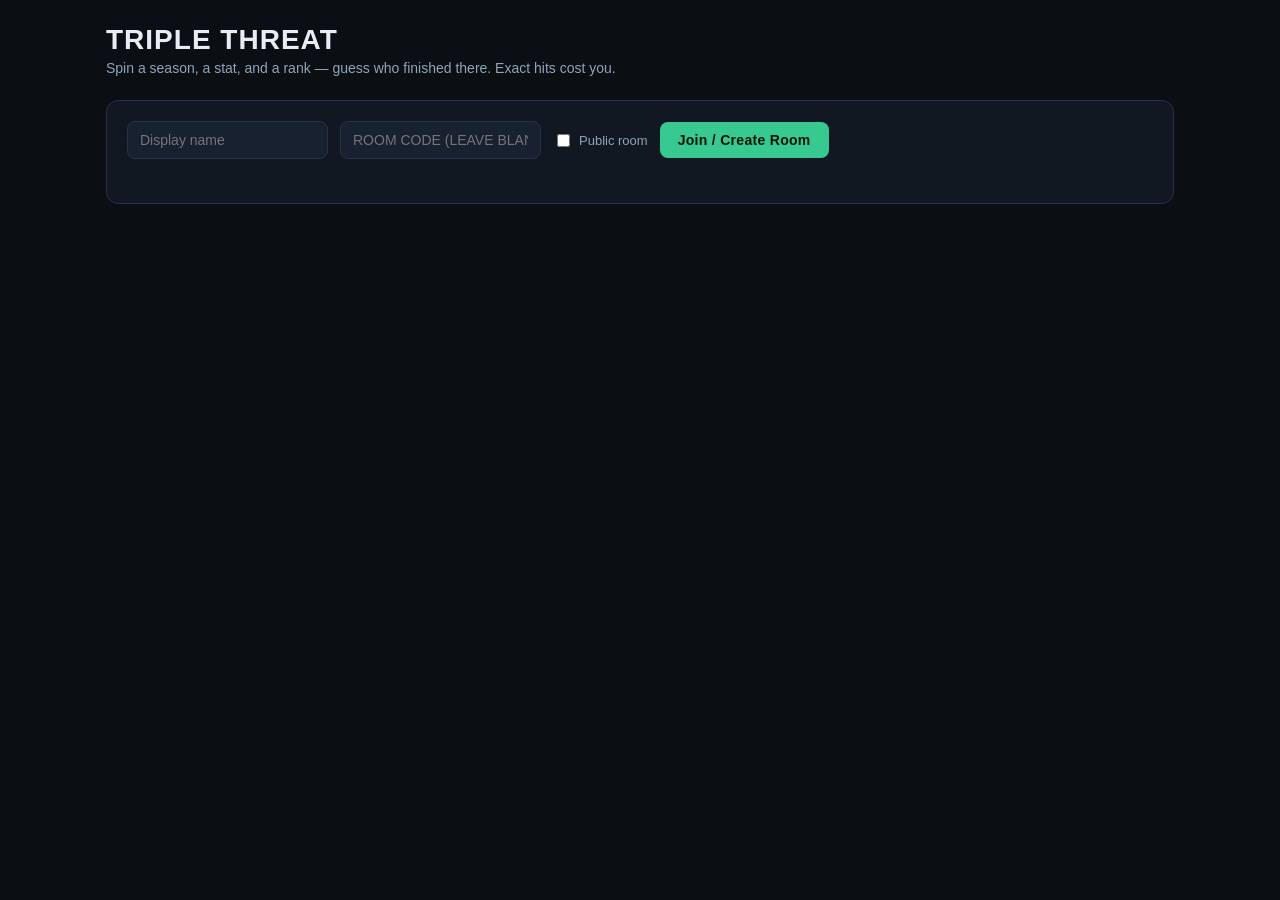
==== server/static/triple-threat.html @ dcf67087 "Add Triple Threat frontend (wheel UI built from scratch)" ====
<!DOCTYPE html>
<html lang="en">
<head>
<meta charset="UTF-8">
<meta name="viewport" content="width=device-width, initial-scale=1.0">
<title>Triple Threat</title>
<style>
  :root{
    --bg:#0b0f14; --panel:#121822; --panel2:#182130; --border:#26324a;
    --text:#e8edf5; --muted:#8ea5ba; --accent:#37c98f; --accent2:#6fe3ff;
    --warn:#ff9f4d; --bad:#ff5d5d; --gold:#ffcc56;
  }
  *{box-sizing:border-box;}
  body{
    margin:0; background:var(--bg); color:var(--text);
    font-family:'Segoe UI',Arial,sans-serif; min-height:100vh;
  }
  .wrap{max-width:1100px; margin:0 auto; padding:24px 16px 60px;}
  h1{font-size:28px; letter-spacing:1px; margin:0 0 4px;}
  .subtitle{color:var(--muted); margin:0 0 24px; font-size:14px;}

  .panel{background:var(--panel); border:1px solid var(--border); border-radius:12px; padding:20px; margin-bottom:20px;}
  .row{display:flex; gap:12px; flex-wrap:wrap; align-items:center;}
  input[type=text]{
    background:var(--panel2); border:1px solid var(--border); color:var(--text);
    padding:10px 12px; border-radius:8px; font-size:14px; min-width:180px;
  }
  label.chk{display:flex; align-items:center; gap:6px; font-size:13px; color:var(--muted);}
  button{
    background:var(--accent); color:#04140d; border:none; padding:10px 18px;
    border-radius:8px; font-weight:700; cursor:pointer; font-size:14px; letter-spacing:0.3px;
  }
  button.secondary{background:var(--panel2); color:var(--text); border:1px solid var(--border);}
  button:disabled{opacity:0.4; cursor:not-allowed;}
  .error{color:var(--bad); font-size:13px; margin-top:8px; min-height:16px;}

  .hidden{display:none !important;}

  /* Wheel row */
  .wheels{display:flex; gap:24px; justify-content:center; flex-wrap:wrap; margin:20px 0 10px;}
  .wheel-box{text-align:center;}
  .wheel-label{color:var(--muted); font-size:12px; letter-spacing:1.5px; text-transform:uppercase; margin-bottom:8px;}
  .wheel{
    width:150px; height:150px; border-radius:50%;
    border:4px solid var(--border); position:relative; overflow:hidden;
    background:conic-gradient(var(--panel2) 0deg 30deg, var(--panel) 30deg 60deg);
    box-shadow:0 0 0 6px #0006 inset;
  }
  .wheel-face{
    width:100%; height:100%; display:flex; align-items:center; justify-content:center;
    font-size:26px; font-weight:800; color:var(--accent2);
    transition:transform 2.4s cubic-bezier(.12,.86,.13,1);
  }
  .wheel-pointer{
    position:absolute; top:-10px; left:50%; transform:translateX(-50%);
    width:0; height:0; border-left:8px solid transparent; border-right:8px solid transparent;
    border-top:14px solid var(--gold); z-index:5;
  }
  .wheel.spinning .wheel-face{ color:var(--muted); }

  .prompt-banner{
    text-align:center; margin:18px 0; font-size:20px; font-weight:700;
    color:var(--gold); min-height:28px;
  }
  .prompt-sub{text-align:center; color:var(--muted); font-size:13px; margin-bottom:16px;}

  .guess-form{display:flex; gap:10px; justify-content:center; margin-bottom:6px;}
  .status-line{text-align:center; color:var(--muted); font-size:13px; margin-bottom:14px;}

  table{width:100%; border-collapse:collapse; font-size:14px;}
  th,td{padding:8px 10px; text-align:left; border-bottom:1px solid var(--border);}
  th{color:var(--muted); font-weight:600; text-transform:uppercase; font-size:11px; letter-spacing:1px;}
  tr.you td{color:var(--accent2);}
  .pts-pos{color:var(--accent); font-weight:700;}
  .pts-neg{color:var(--bad); font-weight:700;}
  .pts-zero{color:var(--muted); font-weight:700;}

  .badge{display:inline-block; padding:2px 8px; border-radius:20px; font-size:11px; font-weight:700;}
  .badge.host{background:#1f2e22; color:var(--accent);}
  .badge.you{background:#1a2a35; color:var(--accent2);}
  .badge.waiting{background:#332615; color:var(--warn);}

  .history-item{border-left:3px solid var(--border); padding:8px 12px; margin-bottom:8px; background:var(--panel2); border-radius:0 8px 8px 0;}
  .history-item .h-title{font-weight:700; color:var(--accent2); font-size:13px;}
  .history-item .h-answers{font-size:12px; color:var(--muted); margin-top:4px;}

  .grid2{display:grid; grid-template-columns:1.4fr 1fr; gap:20px;}
  @media (max-width:800px){ .grid2{grid-template-columns:1fr;} }

  .winner-banner{
    text-align:center; font-size:22px; font-weight:800; color:var(--gold);
    padding:16px; border:2px dashed var(--gold); border-radius:12px; margin-bottom:16px;
  }
  code{background:var(--panel2); padding:2px 6px; border-radius:4px; color:var(--accent2);}
</style>
</head>
<body>
<div class="wrap">
  <h1>TRIPLE THREAT</h1>
  <p class="subtitle">Spin a season, a stat, and a rank &mdash; guess who finished there. Exact hits cost you.</p>

  <!-- LOBBY -->
  <div id="lobby-panel" class="panel">
    <div class="row">
      <input id="name-input" type="text" placeholder="Display name" maxlength="40">
      <input id="room-input" type="text" placeholder="Room code (leave blank to create)" maxlength="10" style="text-transform:uppercase;">
      <label class="chk"><input id="public-check" type="checkbox"> Public room</label>
      <button id="join-btn">Join / Create Room</button>
    </div>
    <div id="lobby-error" class="error"></div>
  </div>

  <!-- ROOM -->
  <div id="room-panel" class="hidden">
    <div class="panel">
      <div class="row" style="justify-content:space-between;">
        <div>Room <code id="room-code-label"></code> &middot; <span id="room-status-label" class="badge waiting">waiting</span></div>
        <div>
          <button id="start-btn" class="hidden">Start Game</button>
          <button id="advance-btn" class="hidden secondary">Next Spin</button>
        </div>
      </div>
      <div id="room-error" class="error"></div>
    </div>

    <div id="winner-banner" class="winner-banner hidden"></div>

    <div class="grid2">
      <div>
        <div class="panel">
          <div class="wheels">
            <div class="wheel-box">
              <div class="wheel-label">Season</div>
              <div class="wheel" id="wheel-year"><div class="wheel-pointer"></div><div class="wheel-face" id="face-year">--</div></div>
            </div>
            <div class="wheel-box">
              <div class="wheel-label">Stat</div>
              <div class="wheel" id="wheel-stat"><div class="wheel-pointer"></div><div class="wheel-face" id="face-stat">--</div></div>
            </div>
            <div class="wheel-box">
              <div class="wheel-label">Rank</div>
              <div class="wheel" id="wheel-rank"><div class="wheel-pointer"></div><div class="wheel-face" id="face-rank">--</div></div>
            </div>
          </div>

          <div class="prompt-banner" id="prompt-banner">Waiting for host to start&hellip;</div>
          <div class="prompt-sub" id="prompt-sub"></div>

          <div id="guess-area" class="hidden">
            <div class="guess-form">
              <input id="guess-input" type="text" placeholder="Your guess (player name)" maxlength="60">
              <button id="guess-btn">Lock In</button>
            </div>
            <div class="status-line" id="guess-status"></div>
            <div class="error" id="guess-error"></div>
          </div>

          <div id="reveal-area" class="hidden">
            <div class="prompt-sub">Round result</div>
            <table id="reveal-table">
              <thead><tr><th>Player</th><th>Guess</th><th>Rank Guessed</th><th>Points</th></tr></thead>
              <tbody></tbody>
            </table>
          </div>
        </div>
      </div>

      <div>
        <div class="panel">
          <div class="prompt-sub" style="margin-bottom:10px;">Scoreboard</div>
          <table id="score-table">
            <thead><tr><th>Player</th><th>Score</th><th></th></tr></thead>
            <tbody></tbody>
          </table>
        </div>
        <div class="panel">
          <div class="prompt-sub" style="margin-bottom:10px;">Round History</div>
          <div id="history-list"><div class="status-line">No rounds yet.</div></div>
        </div>
      </div>
    </div>
  </div>
</div>

<script>
(function(){
  const API_BASE = "";
  const state = { ws:null, code:null, name:null, room:null, lastRoundNumber:0 };

  const el = id => document.getElementById(id);
  const lobbyPanel = el('lobby-panel'), roomPanel = el('room-panel');

  function wsUrl(code, name){
    const proto = location.protocol === 'https:' ? 'wss' : 'ws';
    return `${proto}://${location.host}/ws/triple-threat/${encodeURIComponent(code)}?display_name=${encodeURIComponent(name)}`;
  }

  async function createOrJoinRoom(){
    const name = el('name-input').value.trim();
    let code = el('room-input').value.trim().toUpperCase();
    const isPublic = el('public-check').checked;
    el('lobby-error').textContent = '';
    if(!name){ el('lobby-error').textContent = 'Enter a display name.'; return; }

    try {
      if(!code){
        const resp = await fetch(`${API_BASE}/api/triple-threat/rooms`, {
          method:'POST', headers:{'Content-Type':'application/json'},
          body: JSON.stringify({is_public:isPublic})
        });
        if(!resp.ok) throw new Error((await resp.json()).detail || 'Could not create room');
        const data = await resp.json();
        code = data.code;
      }
      connectSocket(code, name);
    } catch(err){
      el('lobby-error').textContent = err.message;
    }
  }

  function connectSocket(code, name){
    state.code = code; state.name = name;
    const socket = new WebSocket(wsUrl(code, name));
    socket.onopen = () => { state.ws = socket; };
    socket.onclose = () => { el('lobby-error').textContent = 'Disconnected from room.'; };
    socket.onerror = () => { el('lobby-error').textContent = 'Connection error.'; };
    socket.onmessage = (evt) => {
      const msg = JSON.parse(evt.data);
      handleMessage(msg);
    };
  }

  function send(payload){
    if(state.ws && state.ws.readyState === WebSocket.OPEN){
      state.ws.send(JSON.stringify(payload));
    }
  }

  function handleMessage(msg){
    if(msg.type === 'error'){
      el('room-error').textContent = msg.message;
      el('guess-error').textContent = msg.message;
      return;
    }
    if(msg.room){
      state.room = msg.room;
      renderRoom();
    }
    if(msg.type === 'round_start'){
      el('guess-error').textContent = '';
      animateWheels();
    }
    if(msg.type === 'round_revealed'){
      showReveal();
    }
    if(msg.type === 'guess_received'){
      el('guess-status').textContent = 'Guess locked in. Waiting on other players\u2026';
      el('guess-area').querySelector('input').disabled = true;
      el('guess-area').querySelector('button').disabled = true;
    }
  }

  function renderRoom(){
    lobbyPanel.classList.add('hidden');
    roomPanel.classList.remove('hidden');
    const room = state.room;
    el('room-code-label').textContent = room.code;

    const statusLabel = el('room-status-label');
    statusLabel.textContent = room.status;
    statusLabel.className = 'badge ' + (room.status === 'playing' ? 'you' : room.status === 'complete' ? 'host' : 'waiting');

    const me = room.players.find(p => p.display_name === state.name);
    const isHost = !!(me && me.is_host);

    el('start-btn').classList.toggle('hidden', !(isHost && room.status === 'waiting'));
    const canAdvance = isHost && room.status === 'playing' && room.current_round && room.current_round.revealed;
    el('advance-btn').classList.toggle('hidden', !canAdvance);

    renderScoreboard(room);
    renderHistory(room);
    renderCurrentRound(room);

    if(room.status === 'complete'){
      const banner = el('winner-banner');
      banner.classList.remove('hidden');
      if(Array.isArray(room.winner)){
        banner.textContent = room.winner.length ? `Tie between: ${room.winner.join(', ')}` : 'Game complete.';
      } else {
        banner.textContent = room.winner ? `${room.winner} wins Triple Threat!` : 'Game complete.';
      }
    } else {
      el('winner-banner').classList.add('hidden');
    }
  }

  function renderScoreboard(room){
    const tbody = document.querySelector('#score-table tbody');
    tbody.innerHTML = '';
    const sorted = [...room.players].sort((a,b) => b.score - a.score);
    for(const p of sorted){
      const tr = document.createElement('tr');
      if(p.display_name === state.name) tr.classList.add('you');
      const badges = [];
      if(p.is_host) badges.push('<span class="badge host">HOST</span>');
      if(!p.connected) badges.push('<span class="badge waiting">OFFLINE</span>');
      else if(room.current_round && !room.current_round.revealed && p.has_answered_current_round) badges.push('<span class="badge you">LOCKED</span>');
      tr.innerHTML = `<td>${escapeHtml(p.display_name)}</td><td>${p.score}</td><td>${badges.join(' ')}</td>`;
      tbody.appendChild(tr);
    }
  }

  function renderHistory(room){
    const container = el('history-list');
    if(!room.history || room.history.length === 0){
      container.innerHTML = '<div class="status-line">No rounds yet.</div>';
      return;
    }
    container.innerHTML = '';
    for(const h of room.history){
      const div = document.createElement('div');
      div.className = 'history-item';
      const yearLabel = h.was_mystery ? `${h.year} (mystery)` : `${h.year}`;
      const answers = Object.entries(h.results).map(([name, r]) =>
        `${escapeHtml(name)}: ${escapeHtml(r.guess || '(no guess)')} &rarr; ${r.points > 0 ? '+' : ''}${r.points}`
      ).join(' &middot; ');
      div.innerHTML = `<div class="h-title">#${h.round_number} &mdash; ${yearLabel} ${escapeHtml(h.stat_label)}, Rank ${h.rank} &mdash; ${escapeHtml(h.target_player)}</div>
        <div class="h-answers">${answers}</div>`;
      container.appendChild(div);
    }
  }

  function renderCurrentRound(room){
    const round = room.current_round;
    const guessArea = el('guess-area'), revealArea = el('reveal-area');
    const bannerEl = el('prompt-banner'), subEl = el('prompt-sub');

    if(!round){
      bannerEl.textContent = room.status === 'complete' ? 'Game complete!' : 'Waiting for host to start\u2026';
      subEl.textContent = '';
      guessArea.classList.add('hidden');
      revealArea.classList.add('hidden');
      setWheelFaces('--','--','--');
      return;
    }

    setWheelFaces(round.was_mystery ? `${round.year}\u2605` : `${round.year}`, round.stat_label, `#${round.rank}`);

    if(round.round_number !== state.lastRoundNumber){
      state.lastRoundNumber = round.round_number;
    }

    if(!round.revealed){
      bannerEl.textContent = `${round.year}${round.was_mystery ? ' (mystery)' : ''} \u2014 ${round.stat_label}, Rank #${round.rank}`;
      subEl.textContent = `Round ${round.round_number} of ${room.total_rounds}. Guess who finished #${round.rank} in ${round.stat_label} in ${round.year}.`;
      revealArea.classList.add('hidden');

      const me = room.players.find(p => p.display_name === state.name);
      if(me && !me.has_answered_current_round){
        guessArea.classList.remove('hidden');
        const input = guessArea.querySelector('input'), btn = guessArea.querySelector('button');
        input.disabled = false; btn.disabled = false;
        el('guess-status').textContent = '';
      } else {
        guessArea.classList.remove('hidden');
        guessArea.querySelector('input').disabled = true;
        guessArea.querySelector('button').disabled = true;
        el('guess-status').textContent = 'Guess locked in. Waiting on other players\u2026';
      }
    } else {
      bannerEl.textContent = `${round.target_player}`;
      subEl.textContent = `was #${round.rank} in ${round.stat_label} in ${round.year}${round.was_mystery ? ' (mystery year)' : ''}.`;
      guessArea.classList.add('hidden');
      showReveal();
    }
  }

  function showReveal(){
    const room = state.room;
    const round = room && room.current_round;
    if(!round || !round.revealed) return;
    const revealArea = el('reveal-area');
    revealArea.classList.remove('hidden');
    const tbody = document.querySelector('#reveal-table tbody');
    tbody.innerHTML = '';
    for(const [name, r] of Object.entries(round.results)){
      const tr = document.createElement('tr');
      if(name === state.name) tr.classList.add('you');
      const ptsClass = r.points < 0 ? 'pts-neg' : r.points === 0 ? 'pts-zero' : 'pts-pos';
      tr.innerHTML = `<td>${escapeHtml(name)}</td><td>${escapeHtml(r.guess || '(no guess)')}</td>
        <td>${r.guessed_rank ? '#' + r.guessed_rank : '&mdash;'}</td>
        <td class="${ptsClass}">${r.points > 0 ? '+' : ''}${r.points}</td>`;
      tbody.appendChild(tr);
    }
  }

  function setWheelFaces(year, stat, rank){
    el('face-year').textContent = year;
    el('face-stat').textContent = stat;
    el('face-rank').textContent = rank;
  }

  function animateWheels(){
    ['wheel-year','wheel-stat','wheel-rank'].forEach((id, i) => {
      const wheel = el(id);
      const face = wheel.querySelector('.wheel-face');
      wheel.classList.add('spinning');
      const spins = 3 + i;
      face.style.transform = `rotate(${spins * 360}deg)`;
      setTimeout(() => { wheel.classList.remove('spinning'); }, 2500);
    });
  }

  function escapeHtml(str){
    return String(str == null ? '' : str).replace(/[&<>"']/g, c => ({
      '&':'&amp;','<':'&lt;','>':'&gt;','"':'&quot;',"'":'&#39;'
    }[c]));
  }

  el('join-btn').addEventListener('click', createOrJoinRoom);
  el('start-btn').addEventListener('click', () => send({type:'start_game'}));
  el('advance-btn').addEventListener('click', () => send({type:'advance_round'}));
  el('guess-btn').addEventListener('click', () => {
    const val = el('guess-input').value.trim();
    if(!val){ el('guess-error').textContent = 'Enter a guess.'; return; }
    el('guess-error').textContent = '';
    send({type:'submit_guess', guess: val});
  });
  el('guess-input').addEventListener('keydown', (e) => {
    if(e.key === 'Enter'){ el('guess-btn').click(); }
  });
})();
</script>
</body>
</html>
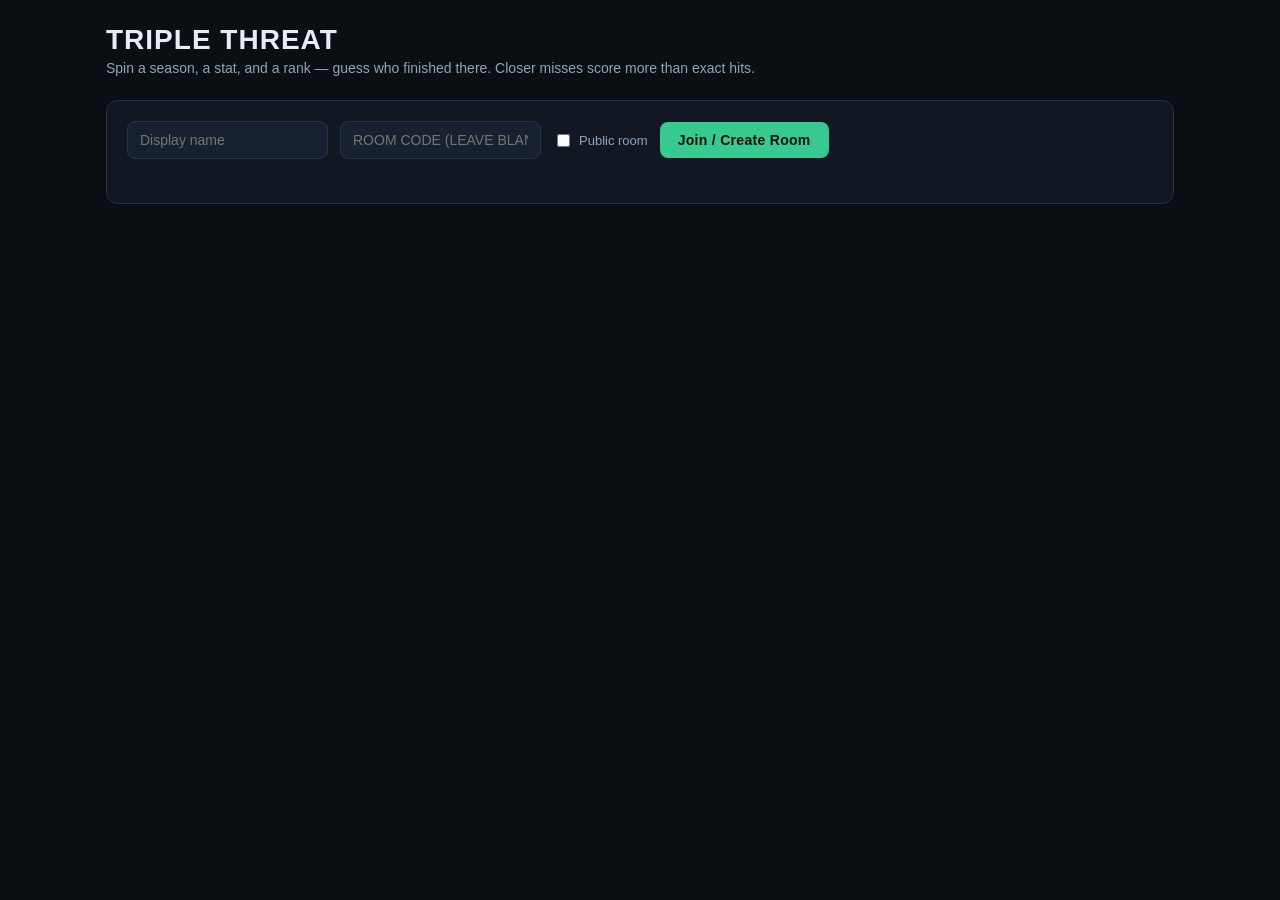
==== commit f4dc851c: "Triple Threat: distance-based scoring + full-slice spinning wheels - server/triple_threat_game.py: s" ====
--- a/server/static/triple-threat.html
+++ b/server/static/triple-threat.html
@@ -37,26 +37,41 @@
   .hidden{display:none !important;}
 
   /* Wheel row */
-  .wheels{display:flex; gap:24px; justify-content:center; flex-wrap:wrap; margin:20px 0 10px;}
+  .wheels{display:flex; gap:28px; justify-content:center; flex-wrap:wrap; margin:20px 0 10px;}
   .wheel-box{text-align:center;}
   .wheel-label{color:var(--muted); font-size:12px; letter-spacing:1.5px; text-transform:uppercase; margin-bottom:8px;}
-  .wheel{
-    width:150px; height:150px; border-radius:50%;
-    border:4px solid var(--border); position:relative; overflow:hidden;
-    background:conic-gradient(var(--panel2) 0deg 30deg, var(--panel) 30deg 60deg);
-    box-shadow:0 0 0 6px #0006 inset;
-  }
-  .wheel-face{
-    width:100%; height:100%; display:flex; align-items:center; justify-content:center;
-    font-size:26px; font-weight:800; color:var(--accent2);
-    transition:transform 2.4s cubic-bezier(.12,.86,.13,1);
+
+  .wheel-ring{
+    width:180px; height:180px; border-radius:50%; position:relative;
+    border:4px solid var(--border); box-shadow:0 0 0 6px #0006 inset;
+    margin:0 auto; overflow:hidden; background:var(--panel2);
+  }
+  .wheel-slices{
+    position:absolute; inset:0; border-radius:50%;
+    transform:rotate(0deg);
+    transition:transform 5s cubic-bezier(.12,.72,.13,1);
+  }
+  .wheel-slices .slice-label{
+    position:absolute; left:50%; top:50%; width:60px; text-align:center;
+    font-size:9px; font-weight:800; color:#04140d; text-shadow:0 1px 0 #ffffff55;
+    line-height:1; pointer-events:none;
+  }
+  .wheel-slices.slices-few .slice-label{ font-size:11px; width:70px; }
+  .wheel-hub{
+    position:absolute; left:50%; top:50%; width:64%; height:64%;
+    transform:translate(-50%,-50%); border-radius:50%;
+    background:var(--panel); border:2px solid var(--border);
+    display:flex; align-items:center; justify-content:center;
+    font-size:20px; font-weight:800; color:var(--accent2); text-align:center;
+    padding:6px; z-index:4;
   }
   .wheel-pointer{
     position:absolute; top:-10px; left:50%; transform:translateX(-50%);
-    width:0; height:0; border-left:8px solid transparent; border-right:8px solid transparent;
-    border-top:14px solid var(--gold); z-index:5;
-  }
-  .wheel.spinning .wheel-face{ color:var(--muted); }
+    width:0; height:0; border-left:9px solid transparent; border-right:9px solid transparent;
+    border-top:16px solid var(--gold); z-index:5;
+    filter:drop-shadow(0 1px 2px #0008);
+  }
+  .wheel-ring.spinning .wheel-hub{ color:var(--muted); }
 
   .prompt-banner{
     text-align:center; margin:18px 0; font-size:20px; font-weight:700;
@@ -97,7 +112,7 @@
 <body>
 <div class="wrap">
   <h1>TRIPLE THREAT</h1>
-  <p class="subtitle">Spin a season, a stat, and a rank &mdash; guess who finished there. Exact hits cost you.</p>
+  <p class="subtitle">Spin a season, a stat, and a rank &mdash; guess who finished there. Closer misses score more than exact hits.</p>
 
   <!-- LOBBY -->
   <div id="lobby-panel" class="panel">
@@ -131,15 +146,27 @@
           <div class="wheels">
             <div class="wheel-box">
               <div class="wheel-label">Season</div>
-              <div class="wheel" id="wheel-year"><div class="wheel-pointer"></div><div class="wheel-face" id="face-year">--</div></div>
+              <div class="wheel-ring" id="wheel-year">
+                <div class="wheel-pointer"></div>
+                <div class="wheel-slices" id="slices-year"></div>
+                <div class="wheel-hub" id="face-year">--</div>
+              </div>
             </div>
             <div class="wheel-box">
               <div class="wheel-label">Stat</div>
-              <div class="wheel" id="wheel-stat"><div class="wheel-pointer"></div><div class="wheel-face" id="face-stat">--</div></div>
+              <div class="wheel-ring" id="wheel-stat">
+                <div class="wheel-pointer"></div>
+                <div class="wheel-slices" id="slices-stat"></div>
+                <div class="wheel-hub" id="face-stat">--</div>
+              </div>
             </div>
             <div class="wheel-box">
               <div class="wheel-label">Rank</div>
-              <div class="wheel" id="wheel-rank"><div class="wheel-pointer"></div><div class="wheel-face" id="face-rank">--</div></div>
+              <div class="wheel-ring" id="wheel-rank">
+                <div class="wheel-pointer"></div>
+                <div class="wheel-slices" id="slices-rank"></div>
+                <div class="wheel-hub" id="face-rank">--</div>
+              </div>
             </div>
           </div>
 
@@ -186,6 +213,9 @@
 (function(){
   const API_BASE = "";
   const state = { ws:null, code:null, name:null, room:null, lastRoundNumber:0 };
+  const wheelRotation = { year:0, stat:0, rank:0 };
+  const SPIN_MS = 5000;
+  const EXTRA_SPINS = 5; // full extra rotations added purely for visual effect
 
   const el = id => document.getElementById(id);
   const lobbyPanel = el('lobby-panel'), roomPanel = el('room-panel');
@@ -248,7 +278,7 @@
     }
     if(msg.type === 'round_start'){
       el('guess-error').textContent = '';
-      animateWheels();
+      spinAllWheels();
     }
     if(msg.type === 'round_revealed'){
       showReveal();
@@ -276,6 +306,15 @@
     el('start-btn').classList.toggle('hidden', !(isHost && room.status === 'waiting'));
     const canAdvance = isHost && room.status === 'playing' && room.current_round && room.current_round.revealed;
     el('advance-btn').classList.toggle('hidden', !canAdvance);
+
+    // Build/refresh the static-option wheel slices (stat + rank never
+    // change) as soon as we know them, and the year wheel's slices for
+    // whatever segments existed going into the current round.
+    buildSlices('stat', room.stat_wheel_options || []);
+    buildSlices('rank', (room.rank_wheel_options || []).map(String));
+    if(room.current_round && room.current_round.year_wheel_options){
+      buildSlices('year', room.current_round.year_wheel_options);
+    }
 
     renderScoreboard(room);
     renderHistory(room);
@@ -322,7 +361,7 @@
       div.className = 'history-item';
       const yearLabel = h.was_mystery ? `${h.year} (mystery)` : `${h.year}`;
       const answers = Object.entries(h.results).map(([name, r]) =>
-        `${escapeHtml(name)}: ${escapeHtml(r.guess || '(no guess)')} &rarr; ${r.points > 0 ? '+' : ''}${r.points}`
+        `${escapeHtml(name)}: ${escapeHtml(r.guess || '(no guess)')} &rarr; +${r.points}`
       ).join(' &middot; ');
       div.innerHTML = `<div class="h-title">#${h.round_number} &mdash; ${yearLabel} ${escapeHtml(h.stat_label)}, Rank ${h.rank} &mdash; ${escapeHtml(h.target_player)}</div>
         <div class="h-answers">${answers}</div>`;
@@ -352,7 +391,7 @@
 
     if(!round.revealed){
       bannerEl.textContent = `${round.year}${round.was_mystery ? ' (mystery)' : ''} \u2014 ${round.stat_label}, Rank #${round.rank}`;
-      subEl.textContent = `Round ${round.round_number} of ${room.total_rounds}. Guess who finished #${round.rank} in ${round.stat_label} in ${round.year}.`;
+      subEl.textContent = `Round ${round.round_number} of ${room.total_rounds}. Guess who finished #${round.rank} in ${round.stat_label} in ${round.year}. Points = how far your guess's real rank is from #${round.rank}.`;
       revealArea.classList.add('hidden');
 
       const me = room.players.find(p => p.display_name === state.name);
@@ -386,10 +425,10 @@
     for(const [name, r] of Object.entries(round.results)){
       const tr = document.createElement('tr');
       if(name === state.name) tr.classList.add('you');
-      const ptsClass = r.points < 0 ? 'pts-neg' : r.points === 0 ? 'pts-zero' : 'pts-pos';
+      const ptsClass = r.points === 0 ? 'pts-zero' : 'pts-pos';
       tr.innerHTML = `<td>${escapeHtml(name)}</td><td>${escapeHtml(r.guess || '(no guess)')}</td>
         <td>${r.guessed_rank ? '#' + r.guessed_rank : '&mdash;'}</td>
-        <td class="${ptsClass}">${r.points > 0 ? '+' : ''}${r.points}</td>`;
+        <td class="${ptsClass}">${r.points}</td>`;
       tbody.appendChild(tr);
     }
   }
@@ -400,15 +439,93 @@
     el('face-rank').textContent = rank;
   }
 
-  function animateWheels(){
-    ['wheel-year','wheel-stat','wheel-rank'].forEach((id, i) => {
-      const wheel = el(id);
-      const face = wheel.querySelector('.wheel-face');
-      wheel.classList.add('spinning');
-      const spins = 3 + i;
-      face.style.transform = `rotate(${spins * 360}deg)`;
-      setTimeout(() => { wheel.classList.remove('spinning'); }, 2500);
+  // ---- Wheel slice rendering + spinning ----------------------------------
+
+  function buildSlices(key, options){
+    const container = el(`slices-${key}`);
+    if(!options || !options.length){ container.innerHTML = ''; return; }
+    // Skip rebuilding (and thus resetting rotation/labels) if the option
+    // set hasn't actually changed since last render.
+    const signature = options.join('|');
+    if(container.dataset.signature === signature) return;
+    container.dataset.signature = signature;
+    container.innerHTML = '';
+    container.classList.toggle('slices-few', options.length <= 6);
+
+    const total = options.length;
+    const sliceDeg = 360 / total;
+    const stops = [];
+    options.forEach((_opt, i) => {
+      const hue = (200 + i * (360 / total)) % 360;
+      const light = i % 2 === 0 ? 62 : 50;
+      stops.push(`hsl(${hue},55%,${light}%) ${i*sliceDeg}deg ${(i+1)*sliceDeg}deg`);
     });
+    container.style.background = `conic-gradient(${stops.join(',')})`;
+
+    const radius = total > 14 ? 70 : 62;
+    options.forEach((opt, i) => {
+      const angle = i * sliceDeg + sliceDeg / 2;
+      const label = document.createElement('div');
+      label.className = 'slice-label';
+      label.textContent = opt;
+      label.style.transform =
+        `translate(-50%,-50%) rotate(${angle}deg) translateY(-${radius}px) rotate(${-angle}deg)`;
+      container.appendChild(label);
+    });
+  }
+
+  function angleForIndex(index, total){
+    const slice = 360 / total;
+    return slice * index + slice / 2;
+  }
+
+  function spinWheelTo(key, options, landingValue){
+    const container = el(`slices-${key}`);
+    const ring = el(`wheel-${key}`);
+    if(!container || !options || !options.length) return;
+    const index = options.indexOf(landingValue);
+    const total = options.length;
+    if(index === -1) return;
+
+    const targetAngle = angleForIndex(index, total);
+    const current = wheelRotation[key] || 0;
+    const currentMod = ((current % 360) + 360) % 360;
+    // Rotation needed so the target slice's center lands under the fixed
+    // top pointer (0deg), always moving forward (never snapping back).
+    let delta = (360 - targetAngle - currentMod + 360) % 360;
+    if(delta === 0) delta = 360; // still spin a full turn even if already aligned
+    const newRotation = current + EXTRA_SPINS * 360 + delta;
+
+    ring.classList.add('spinning');
+    container.style.transition = `transform ${SPIN_MS}ms cubic-bezier(.12,.72,.13,1)`;
+    container.style.transform = `rotate(${newRotation}deg)`;
+    wheelRotation[key] = newRotation;
+
+    setTimeout(() => { ring.classList.remove('spinning'); }, SPIN_MS);
+  }
+
+  function spinAllWheels(){
+    const room = state.room;
+    const round = room && room.current_round;
+    if(!round) return;
+
+    buildSlices('year', round.year_wheel_options || []);
+    buildSlices('stat', room.stat_wheel_options || []);
+    buildSlices('rank', (room.rank_wheel_options || []).map(String));
+
+    const yearLanding = round.was_mystery ? 'MYSTERY' : String(round.year);
+    spinWheelTo('year', round.year_wheel_options || [], yearLanding);
+    spinWheelTo('stat', room.stat_wheel_options || [], round.stat_label);
+    spinWheelTo('rank', (room.rank_wheel_options || []).map(String), String(round.rank));
+
+    // Reveal the resolved face text only once the 5s spin animation ends.
+    setTimeout(() => {
+      setWheelFaces(
+        round.was_mystery ? `${round.year}\u2605` : `${round.year}`,
+        round.stat_label,
+        `#${round.rank}`
+      );
+    }, SPIN_MS);
   }
 
   function escapeHtml(str){
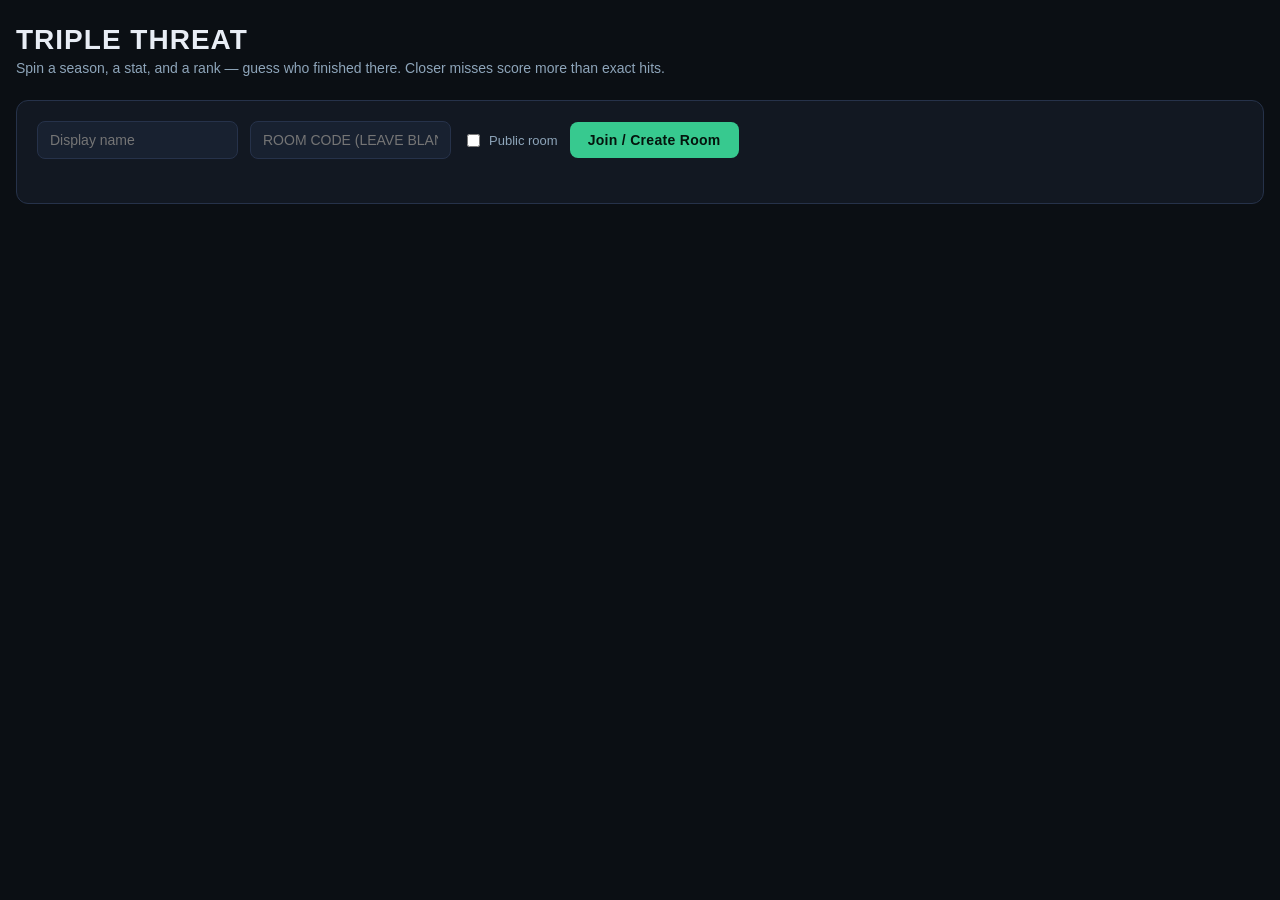
==== commit 4733837f: "Triple Threat: player-search dropdown for guesses + larger wheels - Replace the plain guess text inp" ====
--- a/server/static/triple-threat.html
+++ b/server/static/triple-threat.html
@@ -15,7 +15,7 @@
     margin:0; background:var(--bg); color:var(--text);
     font-family:'Segoe UI',Arial,sans-serif; min-height:100vh;
   }
-  .wrap{max-width:1100px; margin:0 auto; padding:24px 16px 60px;}
+  .wrap{max-width:1280px; margin:0 auto; padding:24px 16px 60px;}
   h1{font-size:28px; letter-spacing:1px; margin:0 0 4px;}
   .subtitle{color:var(--muted); margin:0 0 24px; font-size:14px;}
 
@@ -37,13 +37,13 @@
   .hidden{display:none !important;}
 
   /* Wheel row */
-  .wheels{display:flex; gap:28px; justify-content:center; flex-wrap:wrap; margin:20px 0 10px;}
+  .wheels{display:flex; gap:40px; justify-content:center; flex-wrap:wrap; margin:20px 0 14px;}
   .wheel-box{text-align:center;}
-  .wheel-label{color:var(--muted); font-size:12px; letter-spacing:1.5px; text-transform:uppercase; margin-bottom:8px;}
+  .wheel-label{color:var(--muted); font-size:13px; letter-spacing:1.5px; text-transform:uppercase; margin-bottom:10px;}
 
   .wheel-ring{
-    width:180px; height:180px; border-radius:50%; position:relative;
-    border:4px solid var(--border); box-shadow:0 0 0 6px #0006 inset;
+    width:280px; height:280px; border-radius:50%; position:relative;
+    border:5px solid var(--border); box-shadow:0 0 0 8px #0006 inset;
     margin:0 auto; overflow:hidden; background:var(--panel2);
   }
   .wheel-slices{
@@ -52,23 +52,24 @@
     transition:transform 5s cubic-bezier(.12,.72,.13,1);
   }
   .wheel-slices .slice-label{
-    position:absolute; left:50%; top:50%; width:60px; text-align:center;
-    font-size:9px; font-weight:800; color:#04140d; text-shadow:0 1px 0 #ffffff55;
-    line-height:1; pointer-events:none;
-  }
-  .wheel-slices.slices-few .slice-label{ font-size:11px; width:70px; }
+    position:absolute; left:50%; top:50%; width:88px; text-align:center;
+    font-size:12px; font-weight:800; color:#04140d;
+    text-shadow:0 1px 0 #ffffffaa, 0 -1px 0 #ffffffaa, 1px 0 0 #ffffffaa, -1px 0 0 #ffffffaa;
+    line-height:1.15; pointer-events:none;
+  }
+  .wheel-slices.slices-many .slice-label{ font-size:10px; width:36px; line-height:1; }
   .wheel-hub{
-    position:absolute; left:50%; top:50%; width:64%; height:64%;
+    position:absolute; left:50%; top:50%; width:60%; height:60%;
     transform:translate(-50%,-50%); border-radius:50%;
-    background:var(--panel); border:2px solid var(--border);
+    background:var(--panel); border:3px solid var(--border);
     display:flex; align-items:center; justify-content:center;
-    font-size:20px; font-weight:800; color:var(--accent2); text-align:center;
-    padding:6px; z-index:4;
+    font-size:26px; font-weight:800; color:var(--accent2); text-align:center;
+    padding:8px; z-index:4;
   }
   .wheel-pointer{
-    position:absolute; top:-10px; left:50%; transform:translateX(-50%);
-    width:0; height:0; border-left:9px solid transparent; border-right:9px solid transparent;
-    border-top:16px solid var(--gold); z-index:5;
+    position:absolute; top:-13px; left:50%; transform:translateX(-50%);
+    width:0; height:0; border-left:11px solid transparent; border-right:11px solid transparent;
+    border-top:20px solid var(--gold); z-index:5;
     filter:drop-shadow(0 1px 2px #0008);
   }
   .wheel-ring.spinning .wheel-hub{ color:var(--muted); }
@@ -80,6 +81,25 @@
   .prompt-sub{text-align:center; color:var(--muted); font-size:13px; margin-bottom:16px;}
 
   .guess-form{display:flex; gap:10px; justify-content:center; margin-bottom:6px;}
+  .answer-wrap{position:relative; width:320px;}
+  .answer-input{
+    width:100%; background:var(--panel2); border:1px solid var(--border); color:var(--text);
+    padding:10px 12px; border-radius:8px; font-size:14px; outline:none;
+  }
+  .answer-input:focus{border-color:var(--accent2);}
+  .answer-results{
+    display:none; position:absolute; z-index:20; top:calc(100% + 5px); left:0; right:0;
+    max-height:280px; overflow-y:auto; background:#0d2432; border:1px solid var(--border);
+    border-radius:8px; box-shadow:0 15px 30px rgba(0,0,0,.4); text-align:left;
+  }
+  .answer-results.open{display:block;}
+  .answer-result{
+    display:block; width:100%; padding:10px 12px; border:0; border-bottom:1px solid #ffffff0c;
+    background:transparent; color:var(--text); text-align:left; cursor:pointer; font-size:13px;
+  }
+  .answer-result:hover{background:#123e56;}
+  .answer-result span{display:block; margin-top:2px; color:var(--muted); font-size:11px;}
+  .answer-no-results{padding:12px; color:var(--muted); font-size:13px;}
   .status-line{text-align:center; color:var(--muted); font-size:13px; margin-bottom:14px;}
 
   table{width:100%; border-collapse:collapse; font-size:14px;}
@@ -100,7 +120,13 @@
   .history-item .h-answers{font-size:12px; color:var(--muted); margin-top:4px;}
 
   .grid2{display:grid; grid-template-columns:1.4fr 1fr; gap:20px;}
-  @media (max-width:800px){ .grid2{grid-template-columns:1fr;} }
+  @media (max-width:900px){ .grid2{grid-template-columns:1fr;} }
+  @media (max-width:700px){
+    .wheel-ring{width:220px; height:220px;}
+    .wheel-hub{font-size:20px;}
+    .answer-wrap{width:100%;}
+    .guess-form{flex-direction:column; align-items:stretch;}
+  }
 
   .winner-banner{
     text-align:center; font-size:22px; font-weight:800; color:var(--gold);
@@ -175,7 +201,10 @@
 
           <div id="guess-area" class="hidden">
             <div class="guess-form">
-              <input id="guess-input" type="text" placeholder="Your guess (player name)" maxlength="60">
+              <div class="answer-wrap">
+                <input id="guess-input" class="answer-input" type="text" placeholder="Search for a player&hellip;" maxlength="60" autocomplete="off">
+                <div class="answer-results" id="guess-results"></div>
+              </div>
               <button id="guess-btn">Lock In</button>
             </div>
             <div class="status-line" id="guess-status"></div>
@@ -216,6 +245,7 @@
   const wheelRotation = { year:0, stat:0, rank:0 };
   const SPIN_MS = 5000;
   const EXTRA_SPINS = 5; // full extra rotations added purely for visual effect
+  let guessSearchTimer = null;
 
   const el = id => document.getElementById(id);
   const lobbyPanel = el('lobby-panel'), roomPanel = el('room-panel');
@@ -439,6 +469,37 @@
     el('face-rank').textContent = rank;
   }
 
+  // ---- Player name search / autocomplete ---------------------------------
+
+  async function searchGuessPlayers(query){
+    const results = el('guess-results');
+    if(!query || query.length < 2){ results.classList.remove('open'); results.innerHTML = ''; return; }
+    try {
+      const resp = await fetch(`${API_BASE}/api/players/search?q=${encodeURIComponent(query)}`);
+      const players = await resp.json();
+      if(!players.length){
+        results.innerHTML = '<div class="answer-no-results">No player matches</div>';
+      } else {
+        results.innerHTML = players.map((p) =>
+          `<button type="button" class="answer-result" data-name="${escapeHtml(p.display_name)}">
+             <strong>${escapeHtml(p.display_name)}</strong>
+             <span>${escapeHtml(p.position || '')} &middot; ${escapeHtml(p.years_label || '')} &middot; ${escapeHtml(p.teams_label || '')}</span>
+           </button>`
+        ).join('');
+        results.querySelectorAll('.answer-result').forEach((item) => {
+          item.addEventListener('click', () => {
+            el('guess-input').value = item.dataset.name;
+            results.classList.remove('open');
+            el('guess-input').focus();
+          });
+        });
+      }
+      results.classList.add('open');
+    } catch(err){
+      results.classList.remove('open');
+    }
+  }
+
   // ---- Wheel slice rendering + spinning ----------------------------------
 
   function buildSlices(key, options){
@@ -450,7 +511,7 @@
     if(container.dataset.signature === signature) return;
     container.dataset.signature = signature;
     container.innerHTML = '';
-    container.classList.toggle('slices-few', options.length <= 6);
+    container.classList.toggle('slices-many', options.length > 14);
 
     const total = options.length;
     const sliceDeg = 360 / total;
@@ -462,7 +523,7 @@
     });
     container.style.background = `conic-gradient(${stops.join(',')})`;
 
-    const radius = total > 14 ? 70 : 62;
+    const radius = total > 14 ? 108 : 96;
     options.forEach((opt, i) => {
       const angle = i * sliceDeg + sliceDeg / 2;
       const label = document.createElement('div');
@@ -539,13 +600,22 @@
   el('advance-btn').addEventListener('click', () => send({type:'advance_round'}));
   el('guess-btn').addEventListener('click', () => {
     const val = el('guess-input').value.trim();
-    if(!val){ el('guess-error').textContent = 'Enter a guess.'; return; }
+    if(!val){ el('guess-error').textContent = 'Enter or select a player.'; return; }
     el('guess-error').textContent = '';
+    el('guess-results').classList.remove('open');
     send({type:'submit_guess', guess: val});
   });
   el('guess-input').addEventListener('keydown', (e) => {
     if(e.key === 'Enter'){ el('guess-btn').click(); }
   });
+  el('guess-input').addEventListener('input', (e) => {
+    clearTimeout(guessSearchTimer);
+    const val = e.target.value;
+    guessSearchTimer = setTimeout(() => searchGuessPlayers(val), 200);
+  });
+  document.addEventListener('click', (e) => {
+    if(!e.target.closest('.answer-wrap')){ el('guess-results').classList.remove('open'); }
+  });
 })();
 </script>
 </body>
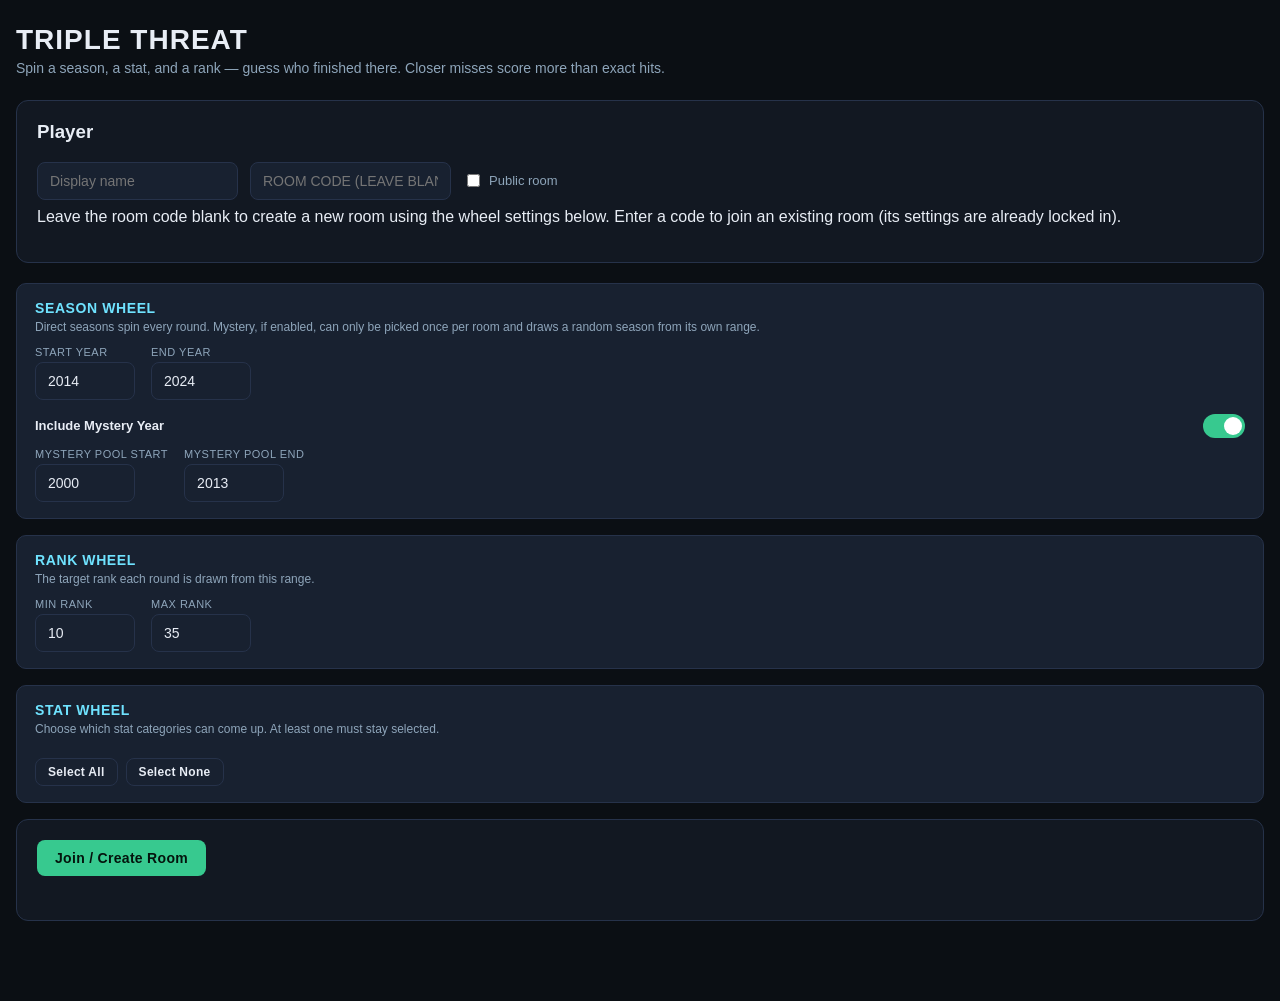
==== commit 482f5cf0: "Triple Threat: configurable wheels, fixed slice text, richer reveal - server/triple_threat_game.py: " ====
--- a/server/static/triple-threat.html
+++ b/server/static/triple-threat.html
@@ -21,10 +21,12 @@
 
   .panel{background:var(--panel); border:1px solid var(--border); border-radius:12px; padding:20px; margin-bottom:20px;}
   .row{display:flex; gap:12px; flex-wrap:wrap; align-items:center;}
-  input[type=text]{
+  input[type=text], input[type=number]{
     background:var(--panel2); border:1px solid var(--border); color:var(--text);
-    padding:10px 12px; border-radius:8px; font-size:14px; min-width:180px;
-  }
+    padding:10px 12px; border-radius:8px; font-size:14px;
+  }
+  input[type=text]{min-width:180px;}
+  input[type=number]{width:100px;}
   label.chk{display:flex; align-items:center; gap:6px; font-size:13px; color:var(--muted);}
   button{
     background:var(--accent); color:#04140d; border:none; padding:10px 18px;
@@ -35,6 +37,36 @@
   .error{color:var(--bad); font-size:13px; margin-top:8px; min-height:16px;}
 
   .hidden{display:none !important;}
+
+  /* Lobby / settings cards */
+  .settings-stack{display:flex; flex-direction:column; gap:16px;}
+  .settings-card{background:var(--panel2); border:1px solid var(--border); border-radius:10px; padding:16px 18px;}
+  .settings-card h3{margin:0 0 4px; font-size:14px; letter-spacing:0.6px; text-transform:uppercase; color:var(--accent2);}
+  .settings-card p.hint{margin:0 0 12px; color:var(--muted); font-size:12px;}
+  .field-row{display:flex; gap:16px; flex-wrap:wrap; align-items:flex-end;}
+  .field{display:flex; flex-direction:column; gap:4px;}
+  .field label{font-size:11px; text-transform:uppercase; letter-spacing:0.5px; color:var(--muted);}
+  .toggle-row{display:flex; align-items:center; justify-content:space-between; gap:12px; margin-bottom:10px;}
+  .toggle-row .toggle-label{font-size:13px; color:var(--text); font-weight:600;}
+  .switch{
+    width:42px; height:24px; border-radius:20px; background:var(--border); position:relative;
+    cursor:pointer; flex-shrink:0; transition:background .15s;
+  }
+  .switch.on{background:var(--accent);}
+  .switch::after{
+    content:''; position:absolute; top:3px; left:3px; width:18px; height:18px; border-radius:50%;
+    background:#fff; transition:transform .15s;
+  }
+  .switch.on::after{transform:translateX(18px);}
+  .stat-grid{display:grid; grid-template-columns:repeat(auto-fill,minmax(160px,1fr)); gap:8px;}
+  .stat-chip{
+    display:flex; align-items:center; gap:8px; padding:8px 10px; border-radius:8px;
+    background:var(--panel); border:1px solid var(--border); font-size:13px; cursor:pointer; user-select:none;
+  }
+  .stat-chip.active{border-color:var(--accent2); background:#123047;}
+  .stat-chip input{accent-color:var(--accent2);}
+  .stat-actions{display:flex; gap:8px; margin-top:10px;}
+  .stat-actions button{padding:6px 12px; font-size:12px;}
 
   /* Wheel row */
   .wheels{display:flex; gap:40px; justify-content:center; flex-wrap:wrap; margin:20px 0 14px;}
@@ -106,6 +138,7 @@
   th,td{padding:8px 10px; text-align:left; border-bottom:1px solid var(--border);}
   th{color:var(--muted); font-weight:600; text-transform:uppercase; font-size:11px; letter-spacing:1px;}
   tr.you td{color:var(--accent2);}
+  tr.target-row td{color:var(--gold); font-weight:700;}
   .pts-pos{color:var(--accent); font-weight:700;}
   .pts-neg{color:var(--bad); font-weight:700;}
   .pts-zero{color:var(--muted); font-weight:700;}
@@ -133,6 +166,7 @@
     padding:16px; border:2px dashed var(--gold); border-radius:12px; margin-bottom:16px;
   }
   code{background:var(--panel2); padding:2px 6px; border-radius:4px; color:var(--accent2);}
+  .reveal-section-label{color:var(--muted); font-size:12px; letter-spacing:0.6px; text-transform:uppercase; margin:18px 0 8px;}
 </style>
 </head>
 <body>
@@ -141,14 +175,59 @@
   <p class="subtitle">Spin a season, a stat, and a rank &mdash; guess who finished there. Closer misses score more than exact hits.</p>
 
   <!-- LOBBY -->
-  <div id="lobby-panel" class="panel">
-    <div class="row">
-      <input id="name-input" type="text" placeholder="Display name" maxlength="40">
-      <input id="room-input" type="text" placeholder="Room code (leave blank to create)" maxlength="10" style="text-transform:uppercase;">
-      <label class="chk"><input id="public-check" type="checkbox"> Public room</label>
+  <div id="lobby-panel">
+    <div class="panel">
+      <h3 style="margin-top:0;">Player</h3>
+      <div class="row">
+        <input id="name-input" type="text" placeholder="Display name" maxlength="40">
+        <input id="room-input" type="text" placeholder="Room code (leave blank to create)" maxlength="10" style="text-transform:uppercase;">
+        <label class="chk"><input id="public-check" type="checkbox"> Public room</label>
+      </div>
+      <p class="hint" style="margin-top:8px;">Leave the room code blank to create a new room using the wheel settings below. Enter a code to join an existing room (its settings are already locked in).</p>
+    </div>
+
+    <div class="settings-stack">
+      <div class="settings-card">
+        <h3>Season Wheel</h3>
+        <p class="hint">Direct seasons spin every round. Mystery, if enabled, can only be picked once per room and draws a random season from its own range.</p>
+        <div class="field-row">
+          <div class="field"><label for="year-start">Start Year</label><input id="year-start" type="number" value="2014" min="1970" max="2025"></div>
+          <div class="field"><label for="year-end">End Year</label><input id="year-end" type="number" value="2024" min="1970" max="2025"></div>
+        </div>
+        <div class="toggle-row" style="margin-top:14px;">
+          <span class="toggle-label">Include Mystery Year</span>
+          <div class="switch on" id="mystery-toggle"></div>
+        </div>
+        <div class="field-row" id="mystery-range-row">
+          <div class="field"><label for="mystery-start">Mystery Pool Start</label><input id="mystery-start" type="number" value="2000" min="1970" max="2025"></div>
+          <div class="field"><label for="mystery-end">Mystery Pool End</label><input id="mystery-end" type="number" value="2013" min="1970" max="2025"></div>
+        </div>
+      </div>
+
+      <div class="settings-card">
+        <h3>Rank Wheel</h3>
+        <p class="hint">The target rank each round is drawn from this range.</p>
+        <div class="field-row">
+          <div class="field"><label for="rank-min">Min Rank</label><input id="rank-min" type="number" value="10" min="1" max="60"></div>
+          <div class="field"><label for="rank-max">Max Rank</label><input id="rank-max" type="number" value="35" min="1" max="60"></div>
+        </div>
+      </div>
+
+      <div class="settings-card">
+        <h3>Stat Wheel</h3>
+        <p class="hint">Choose which stat categories can come up. At least one must stay selected.</p>
+        <div class="stat-grid" id="stat-grid"></div>
+        <div class="stat-actions">
+          <button type="button" class="secondary" id="stats-select-all">Select All</button>
+          <button type="button" class="secondary" id="stats-select-none">Select None</button>
+        </div>
+      </div>
+    </div>
+
+    <div class="panel" style="margin-top:16px;">
       <button id="join-btn">Join / Create Room</button>
+      <div id="lobby-error" class="error"></div>
     </div>
-    <div id="lobby-error" class="error"></div>
   </div>
 
   <!-- ROOM -->
@@ -214,7 +293,12 @@
           <div id="reveal-area" class="hidden">
             <div class="prompt-sub">Round result</div>
             <table id="reveal-table">
-              <thead><tr><th>Player</th><th>Guess</th><th>Rank Guessed</th><th>Points</th></tr></thead>
+              <thead><tr><th>Player</th><th>Guess</th><th>Rank Guessed</th><th>Stat Total</th><th>Points</th></tr></thead>
+              <tbody></tbody>
+            </table>
+            <div class="reveal-section-label">Leaderboard around the answer</div>
+            <table id="nearby-table">
+              <thead><tr><th>Rank</th><th>Player</th><th>Stat Total</th></tr></thead>
               <tbody></tbody>
             </table>
           </div>
@@ -246,6 +330,9 @@
   const SPIN_MS = 5000;
   const EXTRA_SPINS = 5; // full extra rotations added purely for visual effect
   let guessSearchTimer = null;
+  let mysteryEnabled = true;
+  let statOptions = []; // [{key,label}]
+  let selectedStatKeys = new Set();
 
   const el = id => document.getElementById(id);
   const lobbyPanel = el('lobby-panel'), roomPanel = el('room-panel');
@@ -254,6 +341,75 @@
     const proto = location.protocol === 'https:' ? 'wss' : 'ws';
     return `${proto}://${location.host}/ws/triple-threat/${encodeURIComponent(code)}?display_name=${encodeURIComponent(name)}`;
   }
+
+  // ---- Lobby settings ------------------------------------------------------
+
+  el('mystery-toggle').addEventListener('click', () => {
+    mysteryEnabled = !mysteryEnabled;
+    el('mystery-toggle').classList.toggle('on', mysteryEnabled);
+    el('mystery-range-row').style.opacity = mysteryEnabled ? '1' : '0.4';
+    el('mystery-start').disabled = !mysteryEnabled;
+    el('mystery-end').disabled = !mysteryEnabled;
+  });
+
+  async function loadStatOptions(){
+    try {
+      const resp = await fetch(`${API_BASE}/api/triple-threat/stat-options`);
+      statOptions = await resp.json();
+    } catch(err){
+      statOptions = [];
+    }
+    selectedStatKeys = new Set(statOptions.map((s) => s.key));
+    renderStatGrid();
+  }
+
+  function renderStatGrid(){
+    const grid = el('stat-grid');
+    grid.innerHTML = statOptions.map((s) => `
+      <label class="stat-chip${selectedStatKeys.has(s.key) ? ' active' : ''}" data-key="${s.key}">
+        <input type="checkbox" ${selectedStatKeys.has(s.key) ? 'checked' : ''}>
+        ${escapeHtml(s.label)}
+      </label>
+    `).join('');
+    grid.querySelectorAll('.stat-chip').forEach((chip) => {
+      chip.addEventListener('click', (e) => {
+        e.preventDefault();
+        const key = chip.dataset.key;
+        if(selectedStatKeys.has(key)){
+          if(selectedStatKeys.size === 1) return; // keep at least one selected
+          selectedStatKeys.delete(key);
+        } else {
+          selectedStatKeys.add(key);
+        }
+        renderStatGrid();
+      });
+    });
+  }
+
+  el('stats-select-all').addEventListener('click', () => {
+    selectedStatKeys = new Set(statOptions.map((s) => s.key));
+    renderStatGrid();
+  });
+  el('stats-select-none').addEventListener('click', () => {
+    if(!statOptions.length) return;
+    selectedStatKeys = new Set([statOptions[0].key]);
+    renderStatGrid();
+  });
+
+  function collectRoomSettings(){
+    return {
+      year_start: parseInt(el('year-start').value, 10) || 2014,
+      year_end: parseInt(el('year-end').value, 10) || 2024,
+      mystery_enabled: mysteryEnabled,
+      mystery_start: parseInt(el('mystery-start').value, 10) || 2000,
+      mystery_end: parseInt(el('mystery-end').value, 10) || 2013,
+      rank_min: parseInt(el('rank-min').value, 10) || 10,
+      rank_max: parseInt(el('rank-max').value, 10) || 35,
+      stat_keys: Array.from(selectedStatKeys),
+    };
+  }
+
+  // ---- Room join/create -----------------------------------------------
 
   async function createOrJoinRoom(){
     const name = el('name-input').value.trim();
@@ -264,9 +420,10 @@
 
     try {
       if(!code){
+        const body = Object.assign({ is_public: isPublic }, collectRoomSettings());
         const resp = await fetch(`${API_BASE}/api/triple-threat/rooms`, {
           method:'POST', headers:{'Content-Type':'application/json'},
-          body: JSON.stringify({is_public:isPublic})
+          body: JSON.stringify(body)
         });
         if(!resp.ok) throw new Error((await resp.json()).detail || 'Could not create room');
         const data = await resp.json();
@@ -393,7 +550,7 @@
       const answers = Object.entries(h.results).map(([name, r]) =>
         `${escapeHtml(name)}: ${escapeHtml(r.guess || '(no guess)')} &rarr; +${r.points}`
       ).join(' &middot; ');
-      div.innerHTML = `<div class="h-title">#${h.round_number} &mdash; ${yearLabel} ${escapeHtml(h.stat_label)}, Rank ${h.rank} &mdash; ${escapeHtml(h.target_player)}</div>
+      div.innerHTML = `<div class="h-title">#${h.round_number} &mdash; ${yearLabel} ${escapeHtml(h.stat_label)}, Rank ${h.rank} &mdash; ${escapeHtml(h.target_player)} (${h.target_value != null ? Math.round(h.target_value) : '?'})</div>
         <div class="h-answers">${answers}</div>`;
       container.appendChild(div);
     }
@@ -438,7 +595,7 @@
       }
     } else {
       bannerEl.textContent = `${round.target_player}`;
-      subEl.textContent = `was #${round.rank} in ${round.stat_label} in ${round.year}${round.was_mystery ? ' (mystery year)' : ''}.`;
+      subEl.textContent = `was #${round.rank} in ${round.stat_label} in ${round.year}${round.was_mystery ? ' (mystery year)' : ''} with ${round.target_value != null ? Math.round(round.target_value) : '?'}.`;
       guessArea.classList.add('hidden');
       showReveal();
     }
@@ -450,6 +607,7 @@
     if(!round || !round.revealed) return;
     const revealArea = el('reveal-area');
     revealArea.classList.remove('hidden');
+
     const tbody = document.querySelector('#reveal-table tbody');
     tbody.innerHTML = '';
     for(const [name, r] of Object.entries(round.results)){
@@ -458,9 +616,19 @@
       const ptsClass = r.points === 0 ? 'pts-zero' : 'pts-pos';
       tr.innerHTML = `<td>${escapeHtml(name)}</td><td>${escapeHtml(r.guess || '(no guess)')}</td>
         <td>${r.guessed_rank ? '#' + r.guessed_rank : '&mdash;'}</td>
+        <td>${r.guessed_value != null ? Math.round(r.guessed_value) : '&mdash;'}</td>
         <td class="${ptsClass}">${r.points}</td>`;
       tbody.appendChild(tr);
     }
+
+    const nearbyBody = document.querySelector('#nearby-table tbody');
+    nearbyBody.innerHTML = '';
+    (round.nearby_leaderboard || []).forEach((row) => {
+      const tr = document.createElement('tr');
+      if(row.rank === round.rank) tr.classList.add('target-row');
+      tr.innerHTML = `<td>#${row.rank}</td><td>${escapeHtml(row.player)}</td><td>${Math.round(row.value)}</td>`;
+      nearbyBody.appendChild(tr);
+    });
   }
 
   function setWheelFaces(year, stat, rank){
@@ -505,8 +673,6 @@
   function buildSlices(key, options){
     const container = el(`slices-${key}`);
     if(!options || !options.length){ container.innerHTML = ''; return; }
-    // Skip rebuilding (and thus resetting rotation/labels) if the option
-    // set hasn't actually changed since last render.
     const signature = options.join('|');
     if(container.dataset.signature === signature) return;
     container.dataset.signature = signature;
@@ -529,9 +695,34 @@
       const label = document.createElement('div');
       label.className = 'slice-label';
       label.textContent = opt;
+      label.dataset.angle = String(angle);
+      label.dataset.radius = String(radius);
       label.style.transform =
         `translate(-50%,-50%) rotate(${angle}deg) translateY(-${radius}px) rotate(${-angle}deg)`;
       container.appendChild(label);
+    });
+    // The wheel may already be mid-rotation from a previous round (its
+    // rotation never resets to 0) -- re-orient freshly-built labels for
+    // the ring's CURRENT resting angle so they don't render upside down.
+    fixLabelOrientation(key);
+  }
+
+  // After a slice's rendered angle (its build angle + the wheel's current
+  // resting rotation) falls in the bottom half of the circle, its text
+  // would otherwise appear upside down. Flip those labels by 180 degrees
+  // so every slice stays readable no matter where the wheel stopped.
+  function fixLabelOrientation(key){
+    const container = el(`slices-${key}`);
+    if(!container) return;
+    const finalMod = ((wheelRotation[key] % 360) + 360) % 360;
+    container.querySelectorAll('.slice-label').forEach((label) => {
+      const baseAngle = parseFloat(label.dataset.angle || '0');
+      const radius = parseFloat(label.dataset.radius || '0');
+      const totalAngle = ((baseAngle + finalMod) % 360 + 360) % 360;
+      const flip = (totalAngle > 90 && totalAngle < 270) ? 180 : 0;
+      const localAngle = baseAngle + flip;
+      label.style.transform =
+        `translate(-50%,-50%) rotate(${localAngle}deg) translateY(-${radius}px) rotate(${-localAngle}deg)`;
     });
   }
 
@@ -551,8 +742,6 @@
     const targetAngle = angleForIndex(index, total);
     const current = wheelRotation[key] || 0;
     const currentMod = ((current % 360) + 360) % 360;
-    // Rotation needed so the target slice's center lands under the fixed
-    // top pointer (0deg), always moving forward (never snapping back).
     let delta = (360 - targetAngle - currentMod + 360) % 360;
     if(delta === 0) delta = 360; // still spin a full turn even if already aligned
     const newRotation = current + EXTRA_SPINS * 360 + delta;
@@ -562,7 +751,10 @@
     container.style.transform = `rotate(${newRotation}deg)`;
     wheelRotation[key] = newRotation;
 
-    setTimeout(() => { ring.classList.remove('spinning'); }, SPIN_MS);
+    setTimeout(() => {
+      ring.classList.remove('spinning');
+      fixLabelOrientation(key);
+    }, SPIN_MS);
   }
 
   function spinAllWheels(){
@@ -579,7 +771,6 @@
     spinWheelTo('stat', room.stat_wheel_options || [], round.stat_label);
     spinWheelTo('rank', (room.rank_wheel_options || []).map(String), String(round.rank));
 
-    // Reveal the resolved face text only once the 5s spin animation ends.
     setTimeout(() => {
       setWheelFaces(
         round.was_mystery ? `${round.year}\u2605` : `${round.year}`,
@@ -616,6 +807,8 @@
   document.addEventListener('click', (e) => {
     if(!e.target.closest('.answer-wrap')){ el('guess-results').classList.remove('open'); }
   });
+
+  loadStatOptions();
 })();
 </script>
 </body>
